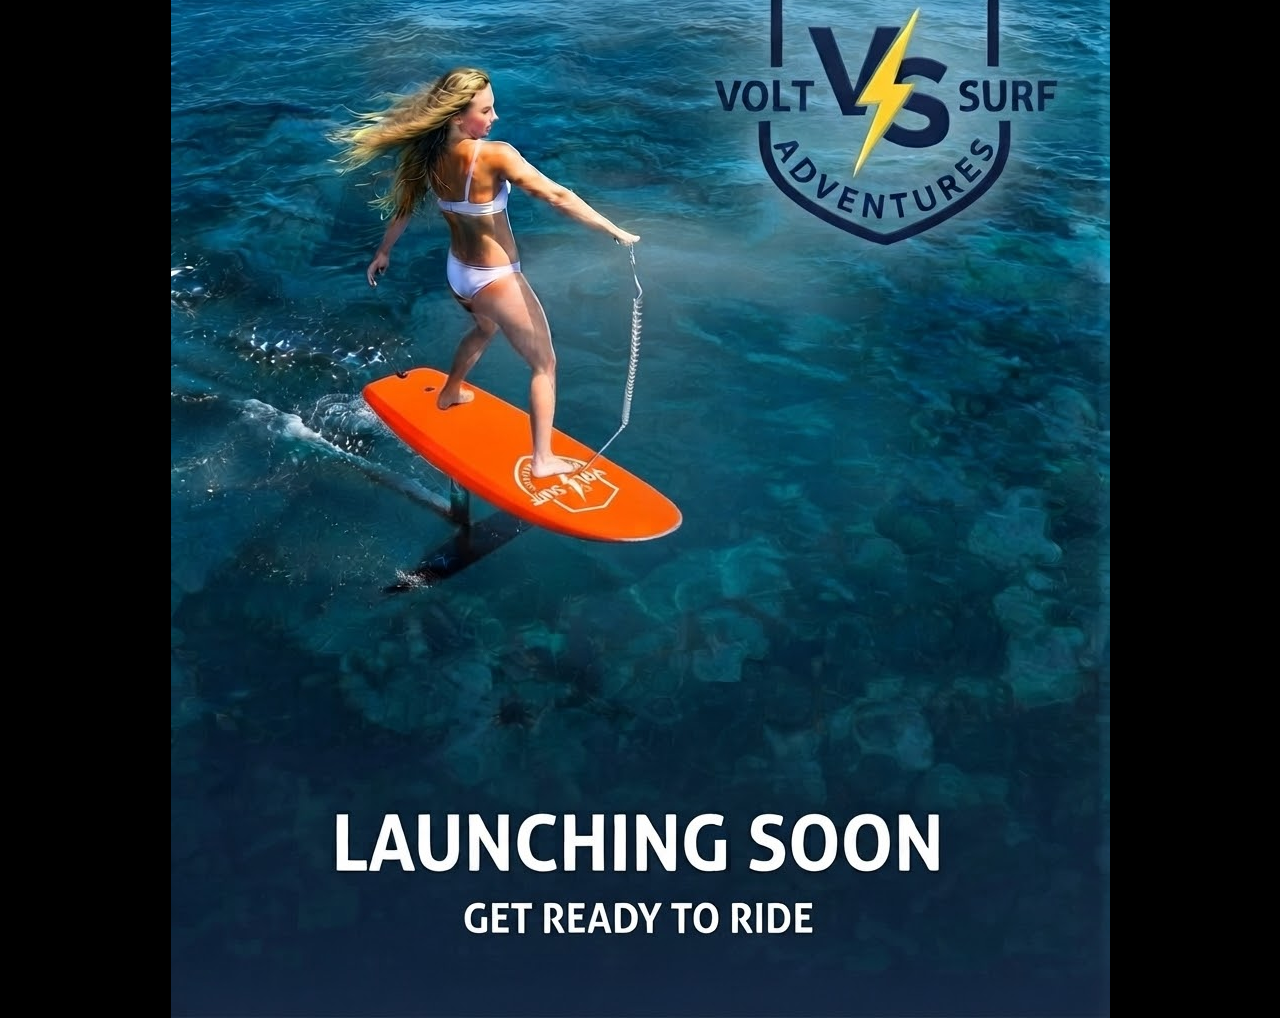
==== index.html @ 8220e4ea "Rename Index.html to index.html" ====
<!DOCTYPE html>
<html>
<head>
<title>Volt Surf Adventures</title>
<style>
  body { margin: 0; background: black; display: flex; justify-content: center; align-items: center; height: 100vh; }
  img { max-width: 100%; height: auto; }
</style>
</head>
<body>
<img src="1788509191025.jpg">
</body>
</html>
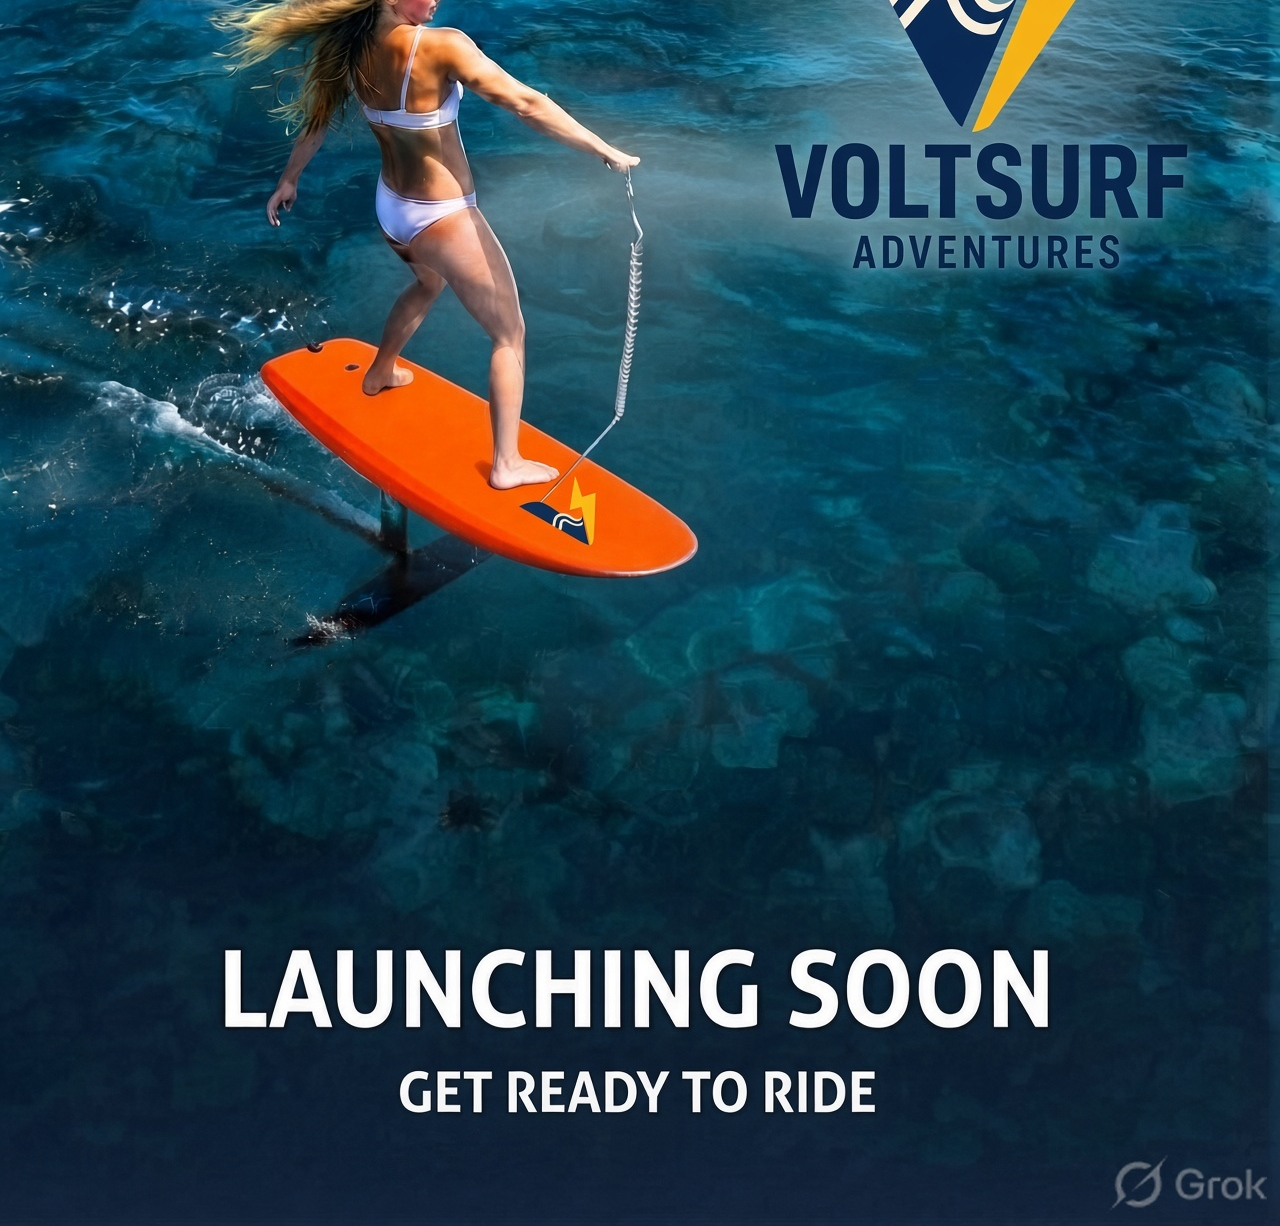
==== commit fdb71433: "index.html" ====
--- a/index.html
+++ b/index.html
@@ -8,6 +8,6 @@
 </style>
 </head>
 <body>
-<img src="1788509191025.jpg">
+<img src="poster.jpg">
 </body>
 </html>
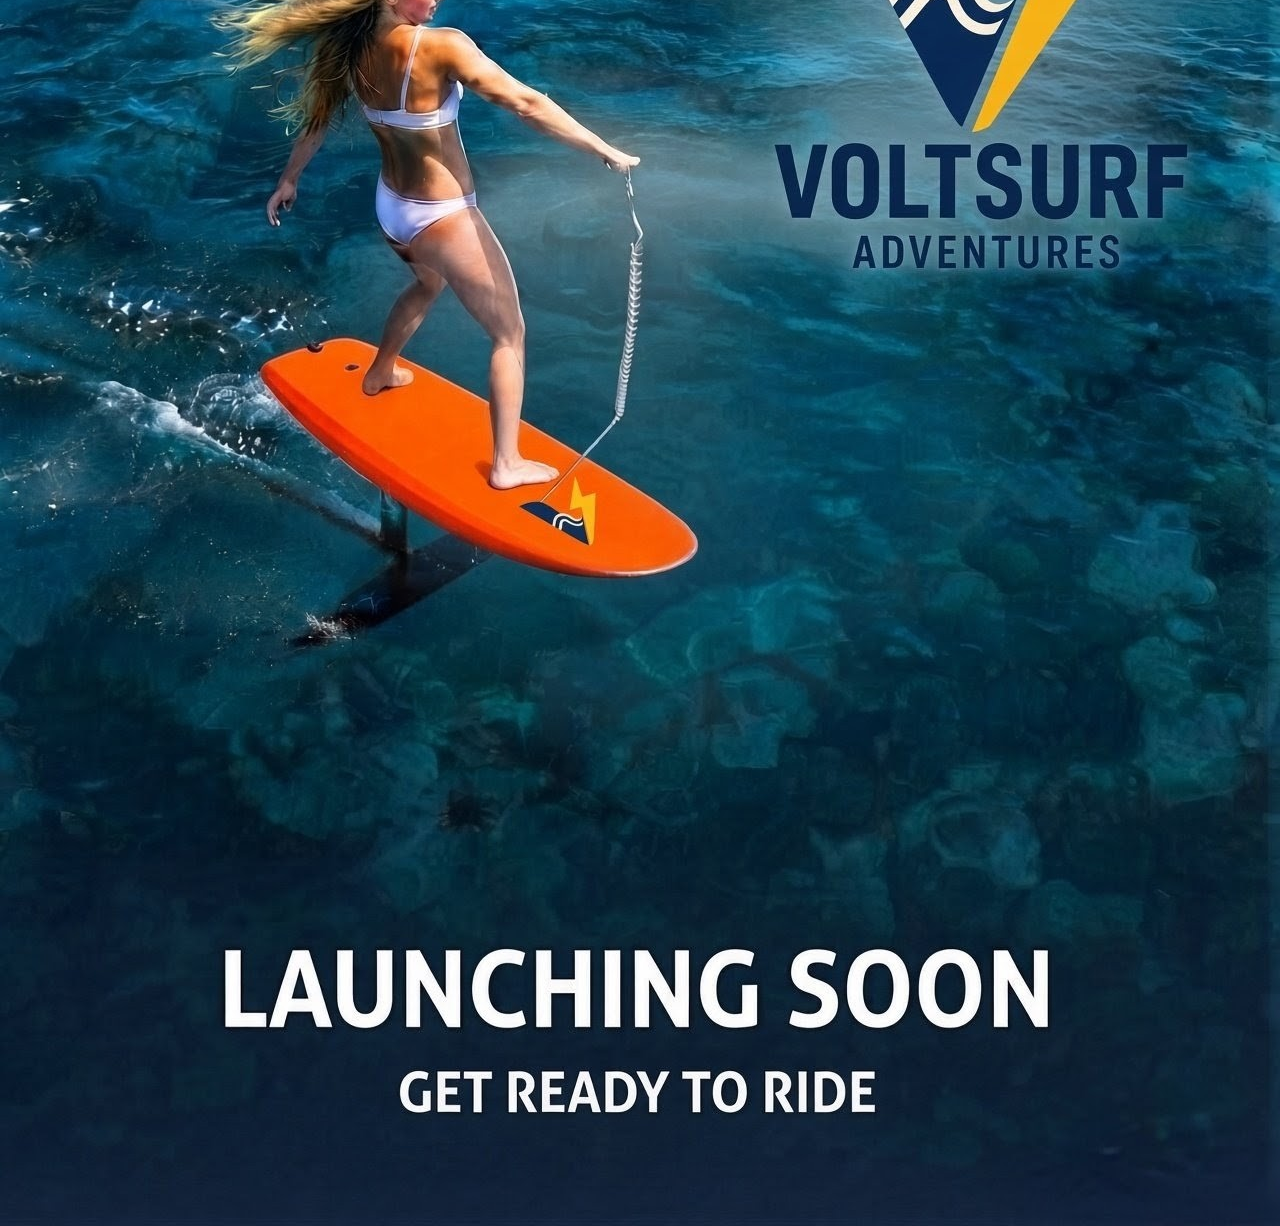
==== commit 3557634d: "index.html" ====
--- a/index.html
+++ b/index.html
@@ -8,6 +8,6 @@
 </style>
 </head>
 <body>
-<img src="poster.jpg">
+<img src="poster~2.jpg">
 </body>
 </html>
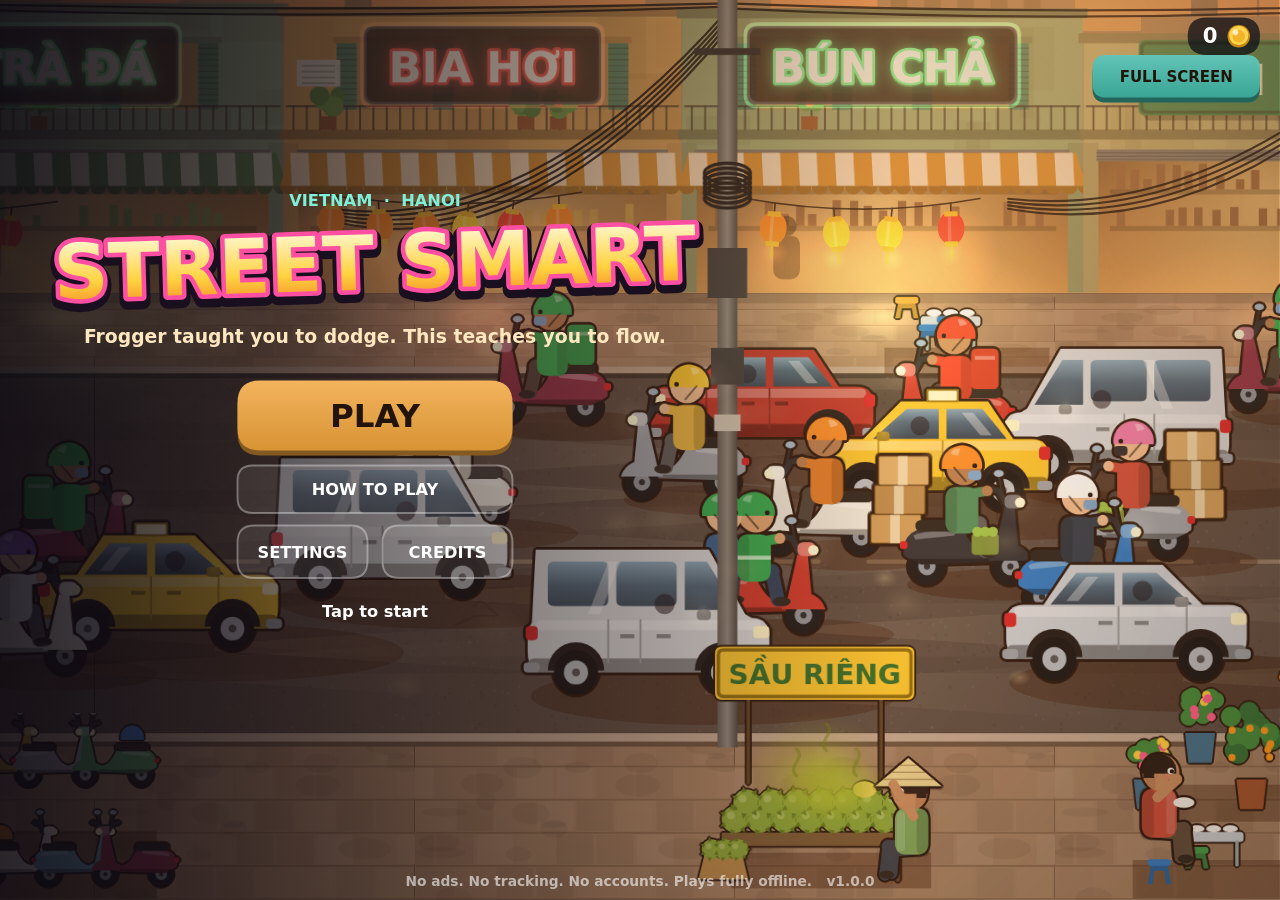
==== commit 1abc7b25: "Publish Street Smart to GitHub Pages Static copy of street-smart/ from claude/street-smart-game-qpcz" ====
--- a/index.html
+++ b/index.html
@@ -1,13 +1,100 @@
 <!DOCTYPE html>
-<html>
+<html lang="en">
 <head>
-<title>Volt Surf Adventures</title>
+<meta charset="utf-8">
+<meta name="viewport" content="width=device-width, initial-scale=1, maximum-scale=1, minimum-scale=1, user-scalable=no, viewport-fit=cover">
+<meta name="apple-mobile-web-app-capable" content="yes">
+<meta name="mobile-web-app-capable" content="yes">
+<meta name="apple-mobile-web-app-status-bar-style" content="black-translucent">
+<meta name="theme-color" content="#0b0a12">
+<meta name="format-detection" content="telephone=no">
+<link rel="manifest" href="manifest.webmanifest">
+<title>Street Smart</title>
 <style>
-  body { margin: 0; background: black; display: flex; justify-content: center; align-items: center; height: 100vh; }
-  img { max-width: 100%; height: auto; }
+  /* Local fonts only (see README for the exact files). If the files are
+     missing, the fallback stack in config.js keeps Vietnamese diacritics. */
+  @font-face { font-family: 'Be Vietnam Pro'; font-weight: 400; font-style: normal; font-display: swap; src: url('assets/fonts/BeVietnamPro-Regular.ttf') format('truetype'); }
+  @font-face { font-family: 'Be Vietnam Pro'; font-weight: 600; font-style: normal; font-display: swap; src: url('assets/fonts/BeVietnamPro-SemiBold.ttf') format('truetype'); }
+  @font-face { font-family: 'Be Vietnam Pro'; font-weight: 700; font-style: normal; font-display: swap; src: url('assets/fonts/BeVietnamPro-Bold.ttf') format('truetype'); }
+  @font-face { font-family: 'Be Vietnam Pro'; font-weight: 800; font-style: normal; font-display: swap; src: url('assets/fonts/BeVietnamPro-ExtraBold.ttf') format('truetype'); }
+  @font-face { font-family: 'Baloo 2'; font-weight: 700; font-style: normal; font-display: swap; src: url('assets/fonts/Baloo2-Bold.ttf') format('truetype'); }
+  @font-face { font-family: 'Baloo 2'; font-weight: 800; font-style: normal; font-display: swap; src: url('assets/fonts/Baloo2-ExtraBold.ttf') format('truetype'); }
+
+  html, body {
+    margin: 0; padding: 0; width: 100%; height: 100%;
+    overflow: hidden; background: #0b0a12; color: #fff;
+    touch-action: none; overscroll-behavior: none;
+    -webkit-user-select: none; user-select: none;
+    -webkit-touch-callout: none; -webkit-tap-highlight-color: transparent;
+    -webkit-text-size-adjust: 100%;
+    font-family: 'Be Vietnam Pro', system-ui, -apple-system, 'Segoe UI', Roboto, 'Noto Sans', sans-serif;
+  }
+  #game { position: fixed; left: 0; top: 0; display: block; touch-action: none; outline: none; }
+  /* invisible element used to read env(safe-area-inset-*) from JS */
+  #safe-probe {
+    position: fixed; left: 0; top: 0; width: 0; height: 0; visibility: hidden; pointer-events: none;
+    padding-top: env(safe-area-inset-top, 0px); padding-right: env(safe-area-inset-right, 0px);
+    padding-bottom: env(safe-area-inset-bottom, 0px); padding-left: env(safe-area-inset-left, 0px);
+  }
+  /* branded loading screen (shown instantly, before any JS work) */
+  #loading {
+    position: fixed; inset: 0; z-index: 10; display: flex; flex-direction: column; align-items: center; justify-content: center;
+    background: radial-gradient(ellipse at 50% 60%, #3a2030 0%, #120c18 70%); transition: opacity .5s ease;
+  }
+  #loading.done { opacity: 0; pointer-events: none; }
+  #loading .logo {
+    font-family: 'Baloo 2', 'Be Vietnam Pro', system-ui, -apple-system, Roboto, sans-serif; font-weight: 800;
+    font-size: clamp(34px, 8vw, 72px); letter-spacing: 1px; color: #ffd23f;
+    text-shadow: 0 0 0 #000, 3px 3px 0 #ff4fa3, 6px 6px 0 #1a0f1e; transform: rotate(-2deg);
+  }
+  #loading .bar { width: 180px; height: 6px; border-radius: 3px; background: rgba(255,255,255,.15); margin-top: 22px; overflow: hidden; }
+  #loading .bar i { display: block; height: 100%; width: 40%; border-radius: 3px; background: #f0a33a; animation: load 1.1s ease-in-out infinite; }
+  #loading .sub { margin-top: 12px; font-size: 13px; opacity: .7; }
+  @keyframes load { 0% { transform: translateX(-100%); } 100% { transform: translateX(260%); } }
+  /* rotate-your-device screen (landscape only) */
+  #rotate {
+    position: fixed; inset: 0; z-index: 20; display: none; flex-direction: column; align-items: center; justify-content: center;
+    background: #120c18; text-align: center; padding: 24px;
+  }
+  body.portrait #rotate { display: flex; }
+  #rotate .phone {
+    width: 46px; height: 80px; border: 4px solid #ffd23f; border-radius: 10px; position: relative;
+    animation: turn 2s ease-in-out infinite;
+  }
+  #rotate .phone::after { content: ''; position: absolute; left: 50%; bottom: 5px; width: 10px; height: 3px; margin-left: -5px; border-radius: 2px; background: #ffd23f; }
+  #rotate h2 { margin: 28px 0 6px; font-size: 20px; font-weight: 800; }
+  #rotate p { margin: 0; opacity: .7; font-size: 14px; }
+  @keyframes turn { 0%, 20% { transform: rotate(0deg); } 50%, 80% { transform: rotate(-90deg); } 100% { transform: rotate(0deg); } }
 </style>
 </head>
 <body>
-<img src="poster~2.jpg">
+<canvas id="game"></canvas>
+<div id="safe-probe"></div>
+<div id="loading"><div class="logo">STREET SMART</div><div class="bar"><i></i></div><div class="sub">Loading…</div></div>
+<div id="rotate"><div class="phone"></div><h2>Please rotate your device</h2><p>Street Smart is played in landscape</p></div>
+
+<!-- Game code: plain JS, no frameworks, no network requests. -->
+<script src="js/config.js"></script>
+<script>
+  // single source of truth for the title / strings, even on the HTML screens
+  (function () {
+    var C = SS.CONFIG, S = SS.STRINGS;
+    document.title = C.TITLE.charAt(0) + C.TITLE.slice(1).toLowerCase().replace(/ (.)/g, function (m, c) { return ' ' + c.toUpperCase(); });
+    document.querySelector('#loading .logo').textContent = C.TITLE;
+    document.querySelector('#loading .sub').textContent = S.loading;
+    document.querySelector('#rotate h2').textContent = S.rotate;
+    document.querySelector('#rotate p').textContent = S.rotateSub;
+  })();
+</script>
+<script src="js/save.js"></script>
+<script src="js/banhbao-clip.js"></script>
+<script src="js/audio.js"></script>
+<script src="js/art.js"></script>
+<script src="js/input.js"></script>
+<script src="js/world.js"></script>
+<script src="js/game.js"></script>
+<script src="js/render.js"></script>
+<script src="js/ui.js"></script>
+<script src="js/main.js"></script>
 </body>
 </html>
